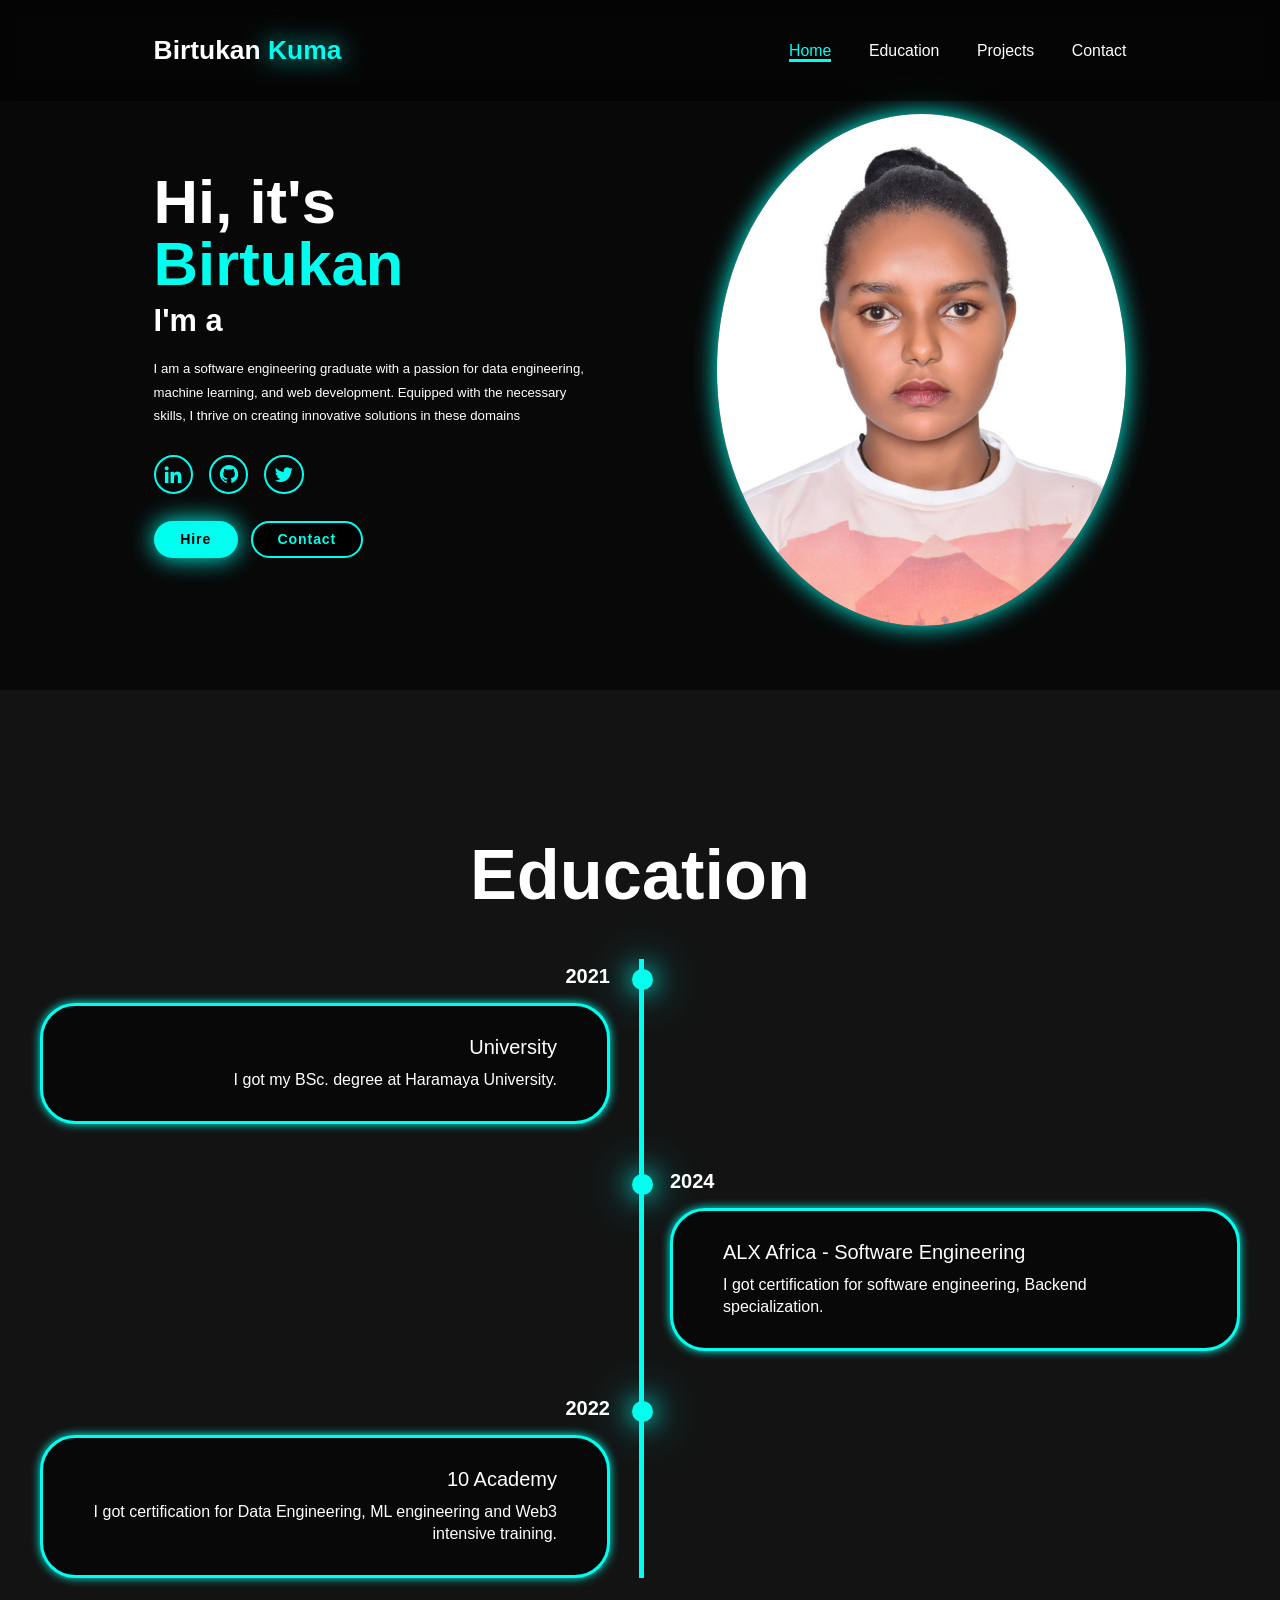
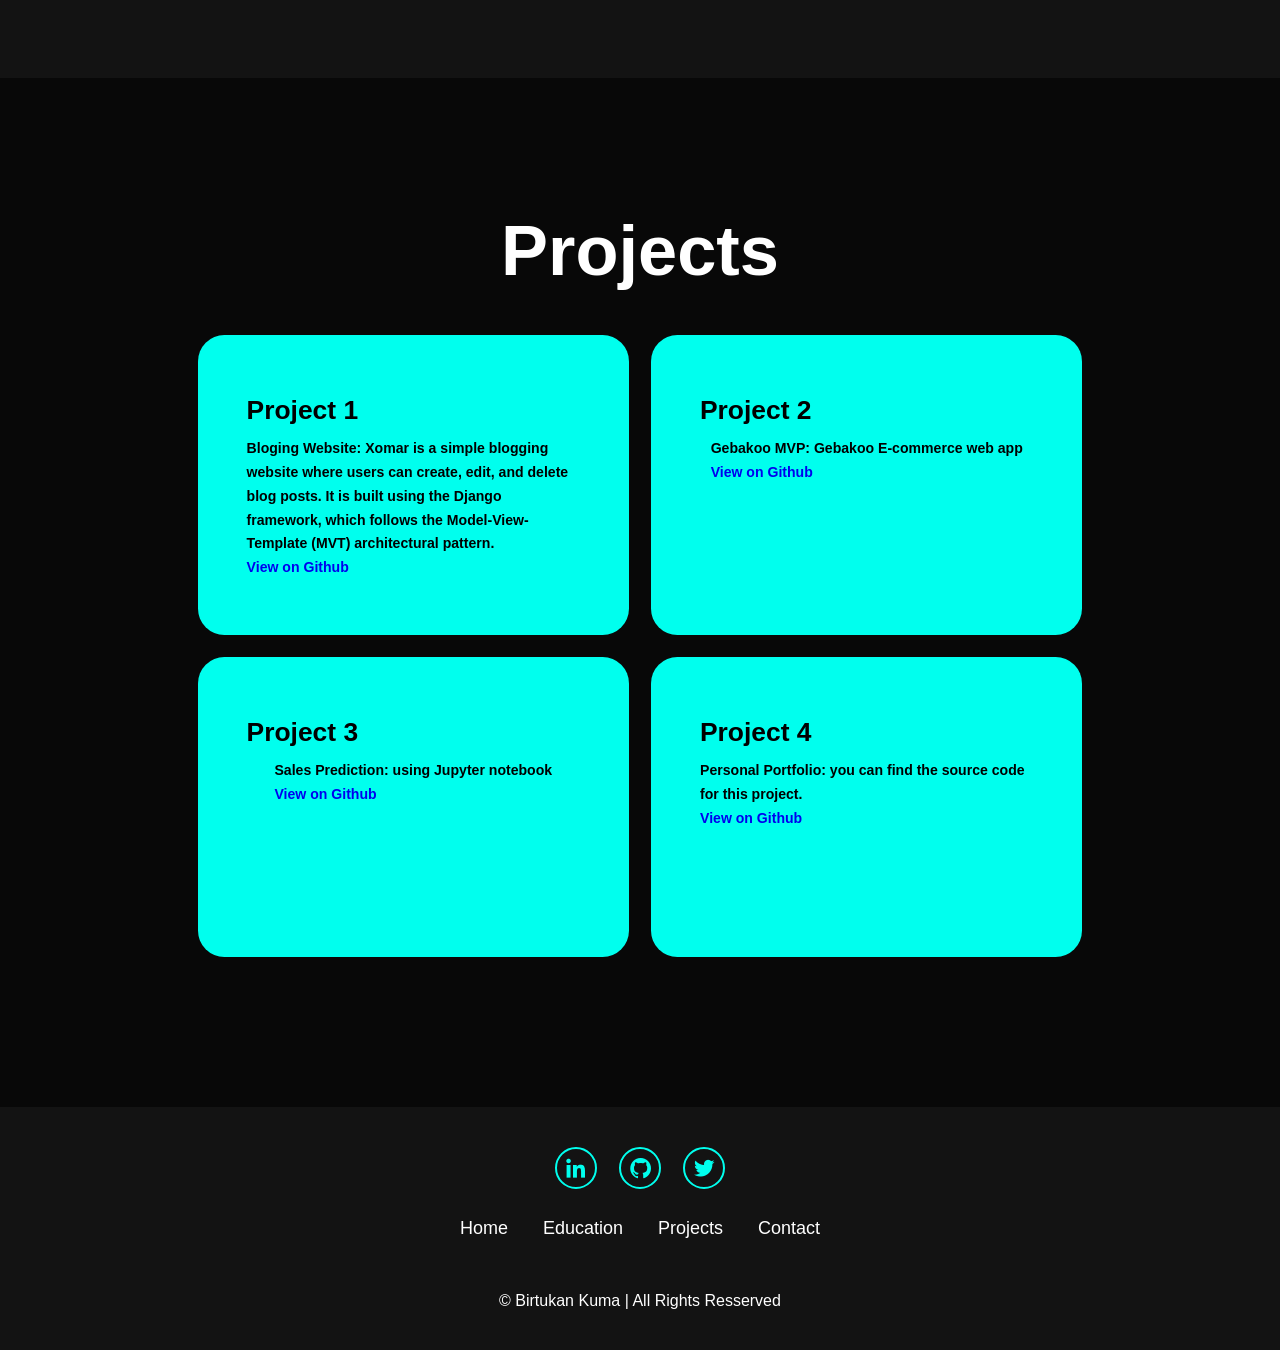
==== index.html @ 23968896 "Docs: upload static files" ====
<!DOCTYPE html>
<html lang="en">
<head>
    <meta charset="UTF-8">
    <meta name="viewport" content="width=device-width, initial-scale=1.0">
    <title>Portfolio website</title>
    <link rel="stylesheet" href="style.css">
    <link href='https://unpkg.com/boxicons@2.1.4/css/boxicons.min.css' rel='stylesheet'>
</head>
<body>
    <header class="header">
        <a href="#home" class="logo">Birtukan <span>Kuma</span></a>

        <i class='bx bx-menu' id="menu-icon"></i>

        <nav class="navbar">
            <a href="#home" class="active">Home</a>
            <a href="#education">Education</a>
            <a href="#projects">Projects</a>
            <a href="#contact">Contact</a>
        </nav>
    </header>

    <section class="home" id="home">
        <div class="home-content">
            <h1>Hi, it's <span>Birtukan</span> </h1>

            <h3 class="text-animation">I'm a <span></span></h3>
            
            <p>I am a software engineering graduate with a passion for data engineering, machine learning, and web development. Equipped with the necessary skills, I thrive on creating innovative solutions in these domains</p>

            <div class="social-icons">
                <a href="#"><i class='bx bxl-linkedin'></i></a>
                <a href="#"><i class='bx bxl-github' ></i></a>
                <a href="#"><i class='bx bxl-twitter' ></i></a>
                <!-- <a href="#"></a> -->
            </div>
            <div class="btn-group">
                <a href="#" class="btn">Hire</a>
                <a href="#contact" class="btn">Contact</a>
            </div>
        </div>
            <div class="home-img">
                <img src="image.jpg" alt="">
            </div>    
    </section>

    <section class="education" id="education">
        <h2 class="heading">Education</h2>

        <div class="timeline-items ">
            <div class="timeline-item">
                <div class="timeline-dot"></div> 
                    <div class="timeline-date">2021</div>
                    <div class="timeline-content">
                        <h3>University</h3>
                        <p>I got my BSc. degree at Haramaya University.</p>
                    </div>               
            </div>
       
            <div class="timeline-item">
                <div class="timeline-dot"></div>
                    <div class="timeline-date">2024</div>
                    <div class="timeline-content">
                        <h3>ALX Africa - Software Engineering</h3>
                        <p>I got certification for software engineering, Backend specialization.
                        </p>
                    </div>          
            </div>
        
            <div class="timeline-item">
                <div class="timeline-dot"></div>
                    <div class="timeline-date">2022</div>
                    <div class="timeline-content">
                        <h3>10 Academy</h3>
                        <p>I got certification for 
                            Data Engineering, ML engineering and 
                            Web3 intensive training.
                        </p>
                    </div>                
            </div>
        </div>
    </section>

    <section class="services" id="projects">
        <h2 class="heading">Projects</h2>

        <div class="services-container">
            <div class="service-box">
                <div class="service-info">
                    <h4>Project 1</h4>
                    <p>Bloging Website: Xomar is a simple blogging website where users can create, edit, and delete blog posts. 
                    It is built using the Django framework, which follows the Model-View-Template (MVT) architectural pattern.
                    <br>
                    <a href="https://github.com/BirtukanK/Blog_site">View on Github</a></p>
                    
                </div>
            </div>

            <div class="service-box">
                <div class="service-info">
                    <h4>Project 2</h4>
                    <p>Gebakoo MVP: Gebakoo E-commerce web app 
                        <br>
                        <a href="https://github.com/BirtukanK/Gebakoo_MVP">View on Github</a></p>
                    
                </div>
            </div>

            <div class="service-box">
                <div class="service-info">
                    <h4>Project 3</h4>
                    <p>Sales Prediction: using Jupyter notebook
                        <br>
                        <a href="https://github.com/BirtukanK/Sales_prediction">View on Github</a>
                    </p>
                    
                </div>
            </div>

            <div class="service-box">
                <div class="service-info">
                    <h4>Project 4</h4>
                    <p>Personal Portfolio: you can find the source code for this project.
                        <br>
                        <a href="https://github.com/BirtukanK/Gebakoo_MVP">View on Github</a>
                    </p>               
                </div>
            </div>
        </div>
    </section>

    <footer class="footer" id="contact">
        <div class="social">
            <a href="#"><i class='bx bxl-linkedin'></i></a>
            <a href="#"><i class='bx bxl-github' ></i></a>
            <a href="#"><i class='bx bxl-twitter' ></i></a>
        </div>
        
        <ul class="list">
            <li>
                <a href="#">Home</a>
            </li>
            <li>
                <a href="#">Education</a>
            </li>
            <li>
                <a href="#">Projects</a>
            </li>
            <li>
                <a href="#">Contact</a>
            </li>
        </ul>
        <p class="copyright">
            © Birtukan Kuma | All Rights Resserved
        </p>
    </footer>

    
    
    <script src="script.js"></script>
</body>
</html>
---- style.css ----
* {
    margin: 0;
    padding: 0;
    box-sizing: border-box;
    text-decoration: none;
    border: none;
    outline: none;
    scroll-behavior: smooth;
    font-family: "Poppins", sans-serif;
}

:root {
    --bg-color: #080808;
    --second-bg-color: #131313;
    --text-color: white;
    --main-color: #00ffee;
}

html {
    font-size: 60%;
    overflow-x: hidden;
}
body{
    background: var(--bg-color);
    color: var(--text-color);
}
.header{
    position: fixed;
    top: 0;
    left: 0;
    width: 100%;
    padding: 4rem 12% 4rem;
    background: rgba(0, 0, 0, 0.3);
    backdrop-filter: blur(10px);
    display: flex;
    justify-content: space-between;
    align-items: center;
    z-index: 5;
}
.logo{
    font-size: 3rem;
    color: var(--text-color);
    font-weight: 800;
    cursor: pointer;
    transition: 0.3s ease;
}
.logo:hover{
    transform: scale(1.1);
}
.logo span{
    text-shadow: 0 0 25px var(--main-color);
}
.navbar a{
    font-size: 1.8rem;
    color: var(--text-color);
    margin-left: 4rem;
    font-weight: 500;
    transition: 0.3s ease;
    border-bottom: 3px solid transparent;
}
.navbar a:hover,
.navbar a.active{
    color: var(--main-color);
    border-bottom: 3px solid var(--main-color);
}
#menu-icon{
    font-size: 3.6rem;
    color: var(--main-color);
    display: none;
}
section{
    min-width: 100vh;
    padding: 10rem 12% 10rem;
}
.home{
    display: flex;
    align-items: center;
    justify-content: center;
    gap: 15rem;
}
.home-content{
    display: flex;
    flex-direction: column;
    align-items: baseline;
    text-align: left;
    justify-content: center;
    margin-top: 3rem;
}
span{
    color: var(--main-color);
}
.logo span{
    color: var(--main-color);
}
.home-content h3{
    margin-bottom: 2rem;
    margin-top: 1rem;
    font-size: 3.5rem;
}
.home-content h1{
    font-size: 7rem;
    font-weight: 700;
    margin-top: 1.5rem;
    line-height: 1;
}
.home-img{
    border-radius: 50%;
}
.home-img img{
    position: relative;
    top: 3rem;
    width: 32vw;
    border-radius: 50%;
    box-shadow: 0 0 25px var(--main-color);
    cursor: pointer;
    transition: 0.4s ease-in-out;
}
.home-img img:hover{
    box-shadow: 0 0 25px var(--main-color),
                0 0 50px var(--main-color),
                0 0 100px var(--main-color);
}
.home-content p{
    font-size: 1.5rem;
    font-weight: 500;
    line-height: 1.8;
    max-width: 1000px;
}
.social-icons a{
    display: inline-flex;
    justify-content: center;
    align-items: center;
    width: 4.5rem;
    height: 4.5rem;
    background: transparent;
    border: 2px solid var(--main-color);
    font-size: 2.5rem;
    border-radius: 50%;
    color: var(--main-color);
    margin: 3rem 1.5rem 3rem 0;
    transition: 0.3s ease-in-out;
}
.social-icons a:hover{
    color: var(--text-color);
    transform: scale(1.3)translateY(-5px);
    box-shadow: 0 0 25px var(--main-color);
    background-color: var(--main-color);
}
.btn {
    display: inline-block;
    padding: 1rem 2.8rem;
    background: var(--main-color);
    box-shadow: 0 0 25px var(--main-color);
    border-radius: 4rem;
    font-size: 1.6rem;
    color: black;
    border: 2px solid transparent;
    letter-spacing: 0.1rem;
    font-weight: 600;
    transition: 0.3s ease-in-out;
    cursor: pointer;
}
.btn:hover{
    transform: scale(1.05);
    box-shadow: 0 0 50px var(--main-color);
}
.btn-group{
    display: flex;
    align-items: center;
    gap: 1.5rem;
}
.btn-group a:nth-of-type(2){
    background-color: black;
    color: var(--main-color);
    border: 2px solid var(--main-color);
    box-shadow: 0 0 25px transparent;
}
.btn-group a:nth-of-type(2):hover{
    box-shadow: 0 0 25px var(--main-color);
    background-color: var(--main-color);
    color: black;
}

.text-animation{
    font-size: 34px;
    font-weight: 600;
    min-width: 280px;
}
.text-animation span{
    position: relative;
}
.text-animation span::before{
    content: "Web Developer";
    color: var(--main-color);
    animation: words 20s infinite;
}
.text-animation span::after{
    content: "";
    background-color: var(--bg-color);
    position: absolute;
    width: calc(100% + 8px);
    height: 100%;
    border-left: 3px solid var(--bg-color);
    right: -8px;
    animation: cursor 0.6s infinite, typing 20s steps(14) infinite;
}

@keyframes cursor{

    to{
        border-left: 2px solid var(--main-color);
    }
}
@keyframes words{
    0%,
    20%{
        content: "Frontend Developer";
    }
    21%,
    40%{
        content: "Backend Developer";
    }
    41%,
    60%{
        content: "Data Engineer";
    }
    61%,
    80%{
        content: "ML Engineer";
    }
    81%,
    100%{
        content: "Web developer";
    }
}
@keyframes typing{
    10%,
    15%,
    30%,
    35%,
    50%,
    55%,
    70%,
    75%,
    90%,
    95%{
        width: 0;
    }
    5%,
    20%,
    25%,
    40%,
    45%,
    60%,
    65%,
    80%,
    85%{
        width: calc(100% + 8px);
    }
}
.heading{
    font-size: 8rem;
    text-align: center;
    margin: 5rem 0;
}
.education{
    padding: 100px 15px;
    background: var(--second-bg-color);
}
.education h2{
    margin-bottom: 5rem;
}
.timeline-items{
    max-width: 1200px;
    margin: auto;
    display: flex;
    flex-wrap: wrap;
    position: relative;
}
.timeline-items::before{
    content: "";
    position: absolute;
    width: 5px;
    height: 100%;
    background-color: var(--main-color);
    left: calc(50% - 1px);
}
.timeline-item{
    margin-bottom: 40px;
    width: 100%;
    position: relative;
}
.timeline-item:last-child{
    margin-bottom: 0;
}
.timeline-item:nth-child(odd){
    padding-right: calc(50% + 30px);
    text-align: right;
}
.timeline-item:nth-child(even){
    padding-left: calc(50% + 30px);
}
.timeline-dot{
    height: 21px;
    width: 21px;
    background-color: var(--main-color);
    box-shadow: 0 0 25px var(--main-color),
                0 0 50px var(--main-color);
    position: absolute;
    left: calc(50% - 8px);
    border-radius: 50%;
    top: 10px;
}
.timeline-date{
    font-size: 20px;
    font-weight: 800;
    color: white;
    margin: 6px 0 15px;
}
.timeline-content{
    background-color: var(--bg-color);
    border: 3px solid var(--main-color);
    padding: 30px 50px;
    border-radius: 4rem;
    box-shadow: 0 0 10px var(--main-color);
    cursor: pointer;
    transition: 0.3s ease-in-out;
}
.timeline-content:hover{
    transform: scale(1.05);
    box-shadow: 0 0 25px var(--main-color);
}
.timeline-content h3{
    font-size: 20px;
    color: white;
    margin: 0 0 10px;
    font-weight: 500;
}
.timeline-content p{
    color: white;
    font-size: 16px;
    font-weight: 300;
    line-height: 22px;
}
::-webkit-scrollbar{
    width: 15px;
}
::-webkit-scrollbar-thumb{
    background-color: var(--second-bg-color);
    border-radius: 10px;
}
::-webkit-scrollbar-track{
    background-color: var(--bg-color);
}
.services{
    background: var(--bg-color);
    color: black;
}
.services h2{
    margin-bottom: 5rem;
    color: white;
}
.services-container{
    display: grid;
    grid-template-columns: repeat(2,1fr);
    align-items: center;
    gap: 2.5rem;
}
.service-box{
    background-color: var(--main-color);
    height: 300px;
    border-radius: 3rem;
    border: 5px solid transparent;
    cursor: pointer;
    transition: 0.4s ease-in-out;
}
.service-box:hover{
    background: white;
    color: black;
    border: 5px solid var(--main-color);
    transform: scale(1.03);
}
.service-box .service-info{
    display: flex;
    flex-direction: column;
    text-align: left;
    max-height: 200px;
    justify-content: left;
    align-items: baseline;
    padding: 5rem 5rem;
}
.service-info h4{
    font-size: 3rem;
    font-weight: 800;
    line-height: 2;
}
.service-info p{
    font-size: 1.6rem;
    font-weight: 600;
    max-height: 100px;
    line-height: 1.7;
    margin: auto;
}
.footer{
    position: relative;
    bottom: 0;
    width: 100%;
    padding: 40px 0;
    background-color: var(--second-bg-color);
}
.footer .social{
    text-align: center;
    padding-bottom: 25px;
    color: var(--main-color);
}
.footer .social a{
    font-size: 25px;
    color: var(--main-color);
    border: 2px solid var(--main-color);
    width: 42px;
    height: 42px;
    line-height: 42px;
    display: inline-block;
    text-align: center;
    border-radius: 50%;
    margin: 0 10px;
    transition: 0.3s ease-in-out;
}
.footer .social a:hover{
    transform: scale(1.2)translateY(-10px);
    background-color: var(--main-color);
    color: black;
    box-shadow: 0 0 25px var(--main-color);
}
.footer ul{
    margin-top: 0;
    padding: 0;
    font-size: 18px;
    line-height: 1.6;
    margin-bottom: 0;
    text-align: center;
}
.footer ul li a{
    color: white;
    border-bottom: 3px solid transparent;
    transition: 0.3s ease-in-out;
}
.footer ul li a:hover{
    border-bottom: 3px solid var(--main-color);
}
.footer ul li{
    display: inline-block;
    padding:  0 15px;
}
.footer .copyright{
    margin-top: 50px;
    text-align: center;
    font-size: 16px;
    color: white;
}

@media(max-width:1285px){
    html{
        font-size: 55%;
    }
    .services-container{
        padding-bottom: 7rem;
        grid-template-columns: repeat(2,1fr);
        margin: 0 5rem;
    }
}
@media(max-width:991px){
    header{
        padding: 2rem 3%;
    }
    section{
        padding: 10rem 3% 2rem;
    }
    .timeline-items::before{
        left: 7px;
    }
    .timeline-item:nth-child(odd){
        padding-right: 0;
        text-align: left;
    }
    .timeline-item:nth-child(odd),
    .timeline-item:nth-child(even){
        padding-left: 37px;
    }
    .timeline-dot{
        left: 0;
    }
    .services{
        padding-bottom: 7rem;
    }
    .footer{
        padding: 2rem 3%;
    }
}
@media(max-width:895px){
    #menu-icon{
        display: block;
    }
    .navbar{
        position: absolute;
        top: 100%;
        right: 0;
        width: 50%;
        padding: 1rem 3%;
        background: rgba(0, 0, 0, 0.8);
        backdrop-filter: blur(20px);
        border-bottom-left-radius: 2rem;
        border-left: 2px solid var(--main-color);
        border-bottom: 2px solid var(--main-color);
        display: none;
    }
    .navbar.active{
        display: block;
    }
    .navbar a{
        display: block;
        font-size: 2rem;
        margin: 3rem 0;
        color: white;
    }
    .home{
        flex-direction: column-reverse;
        margin: 5rem 4rem;
    }
    .home-content h3{
        font-size: 2.6rem;
    }
    .home-content h1{
        font-size: 8rem;
        margin-top: 3rem;
    }
    .home-content p{
        max-width: 600px;
        margin: 0 auto;
    }
    .home-img img{
        width: 56vw;
    }
    .services h2{
        margin-bottom: 3rem;
    }
    .services-container{
        grid-template-columns: repeat(1,1fr);
    }
}
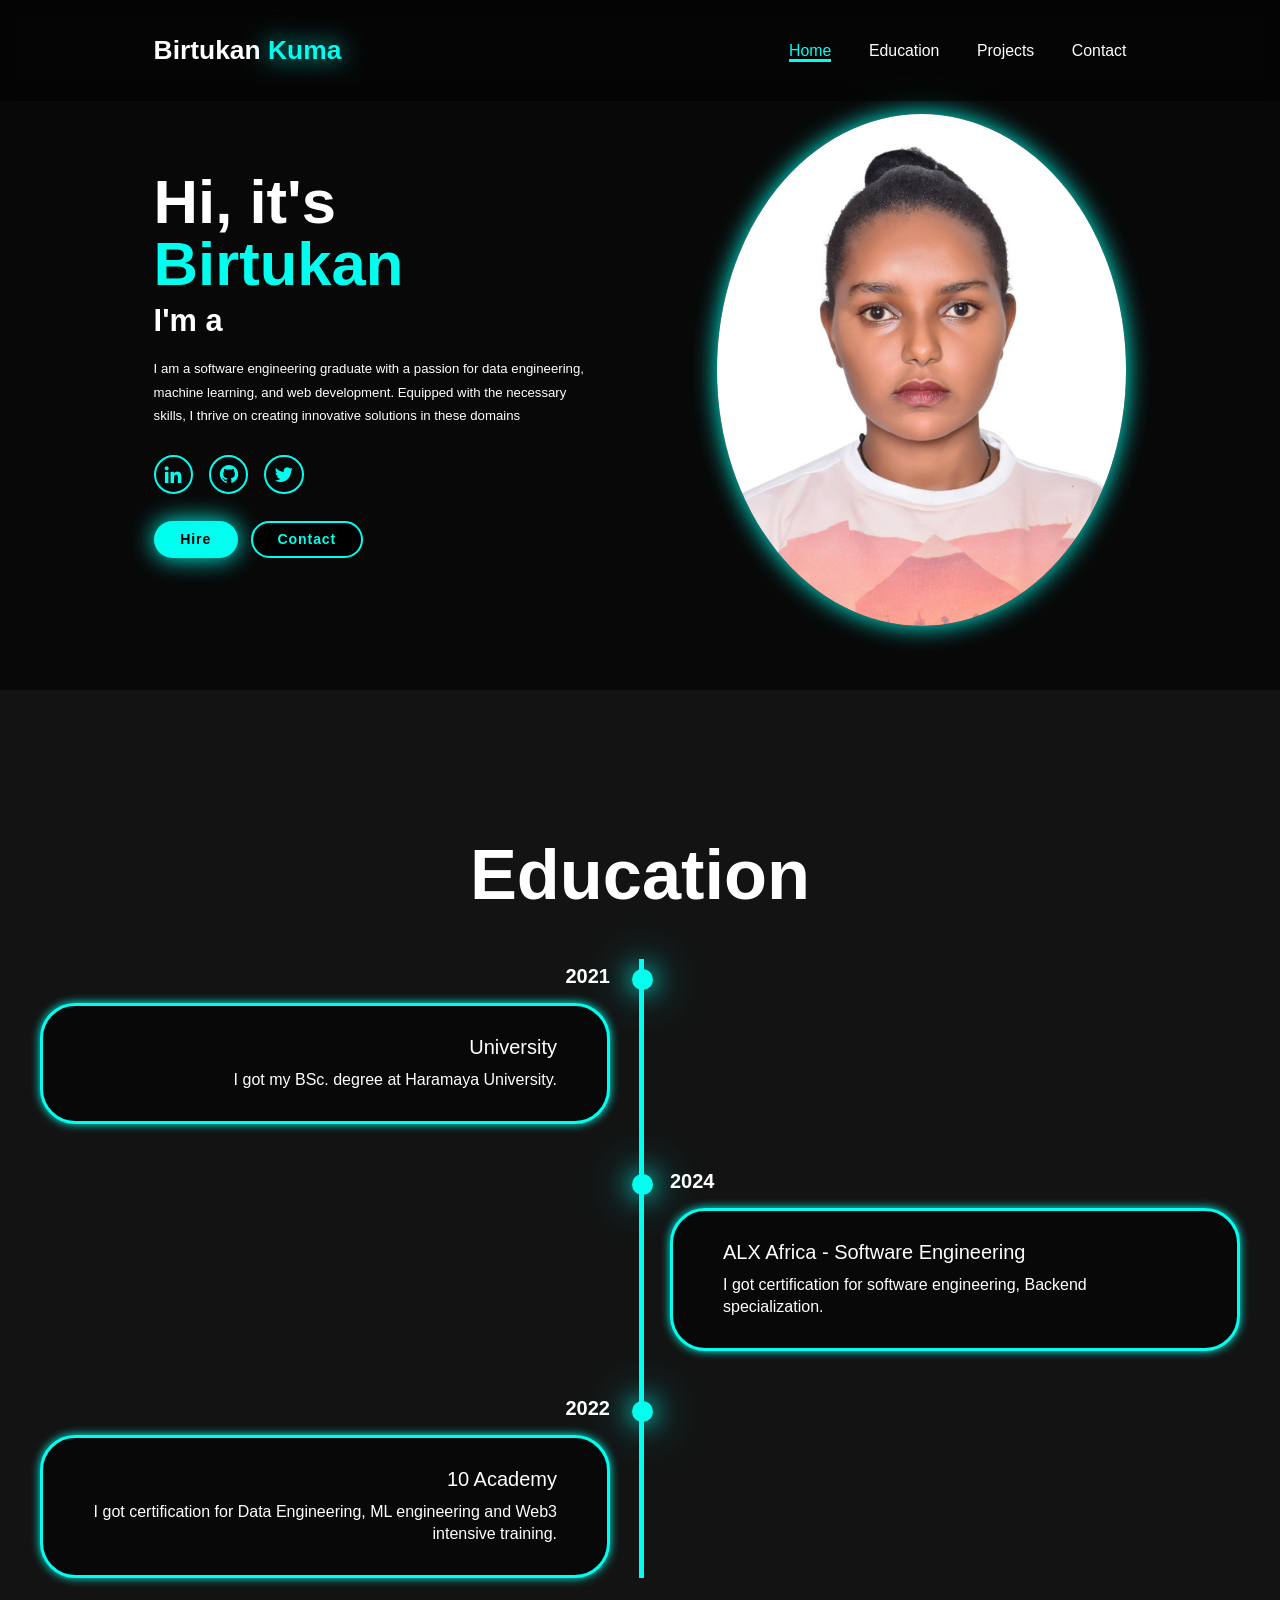
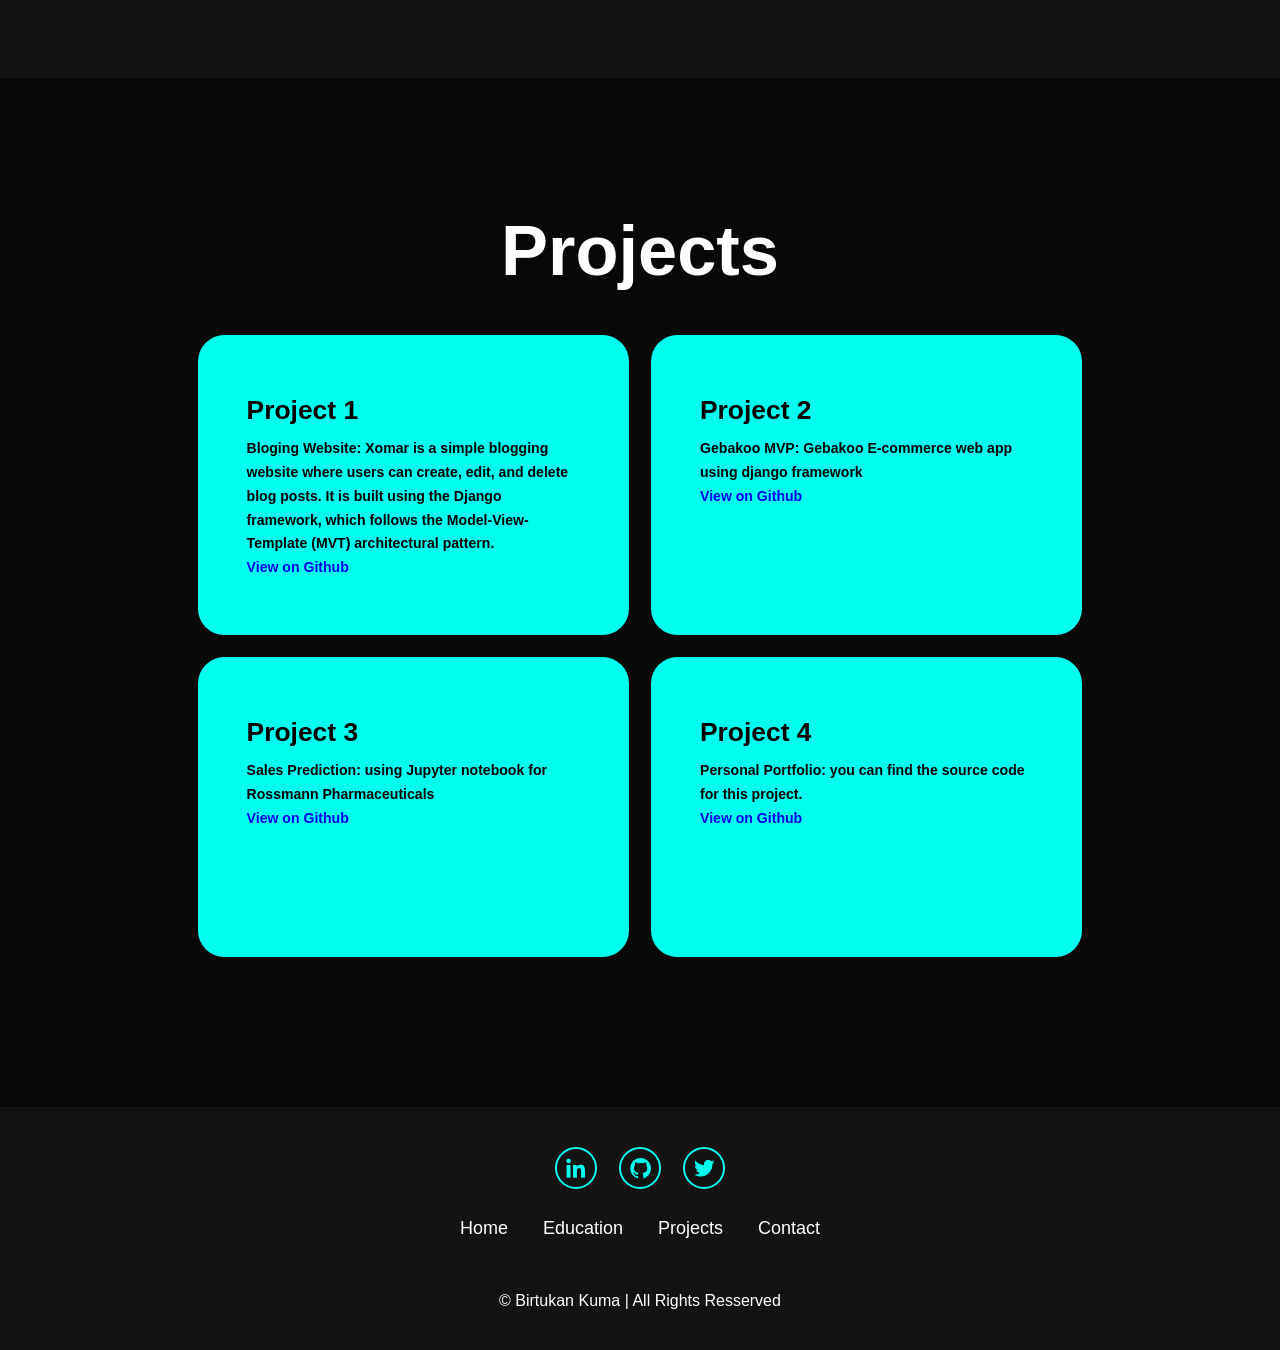
==== commit de948255: "fix responsive page" ====
--- a/index.html
+++ b/index.html
@@ -100,9 +100,9 @@
             <div class="service-box">
                 <div class="service-info">
                     <h4>Project 2</h4>
-                    <p>Gebakoo MVP: Gebakoo E-commerce web app 
-                        <br>
-                        <a href="https://github.com/BirtukanK/Gebakoo_MVP">View on Github</a></p>
+                    <p>Gebakoo MVP: Gebakoo E-commerce web app using django framework
+                    <br>
+                    <a href="https://github.com/BirtukanK/Gebakoo_MVP">View on Github</a></p>
                     
                 </div>
             </div>
@@ -110,7 +110,7 @@
             <div class="service-box">
                 <div class="service-info">
                     <h4>Project 3</h4>
-                    <p>Sales Prediction: using Jupyter notebook
+                    <p>Sales Prediction: using Jupyter notebook for Rossmann Pharmaceuticals
                         <br>
                         <a href="https://github.com/BirtukanK/Sales_prediction">View on Github</a>
                     </p>
--- a/style.css
+++ b/style.css
@@ -533,6 +533,7 @@
     .home-content h1{
         font-size: 8rem;
         margin-top: 3rem;
+        max-width: 500px;
     }
     .home-content p{
         max-width: 600px;
@@ -547,4 +548,7 @@
     .services-container{
         grid-template-columns: repeat(1,1fr);
     }
+    .footer{
+        max-width: 600px;
+    }
 }
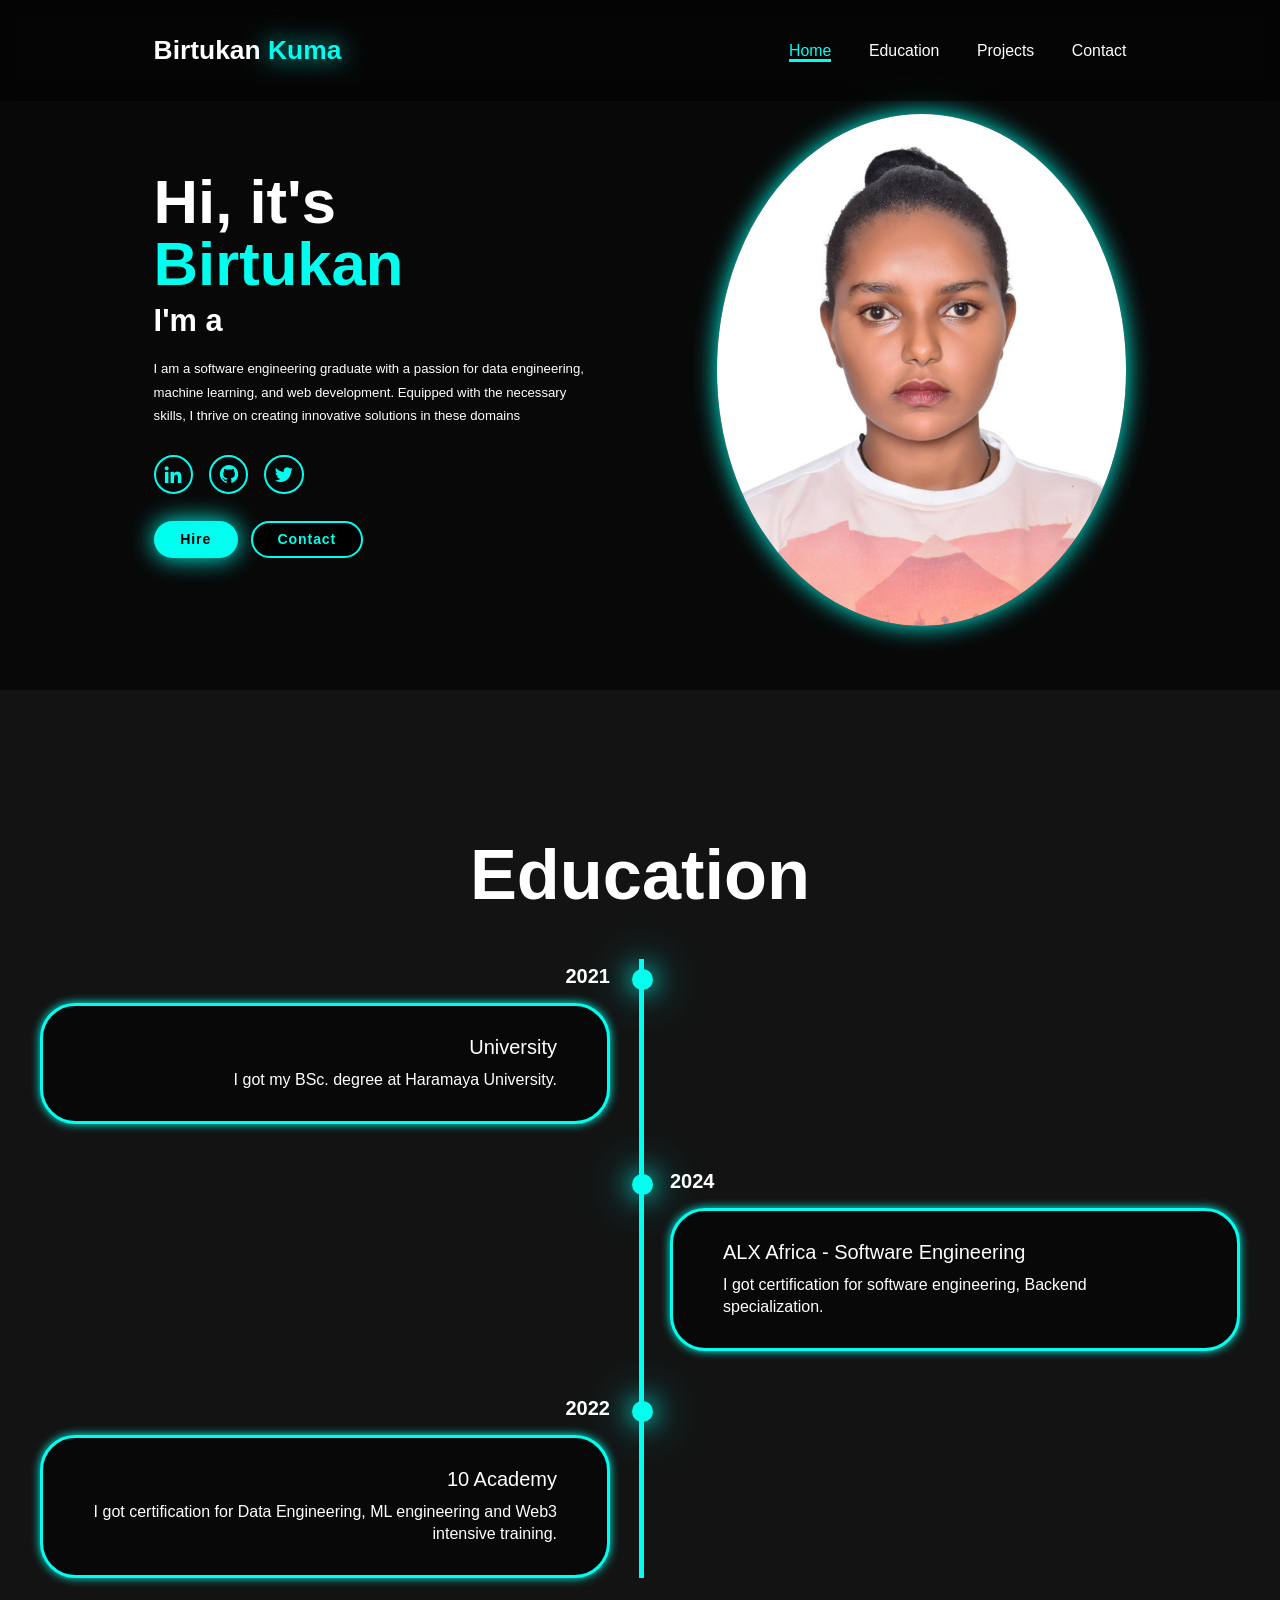
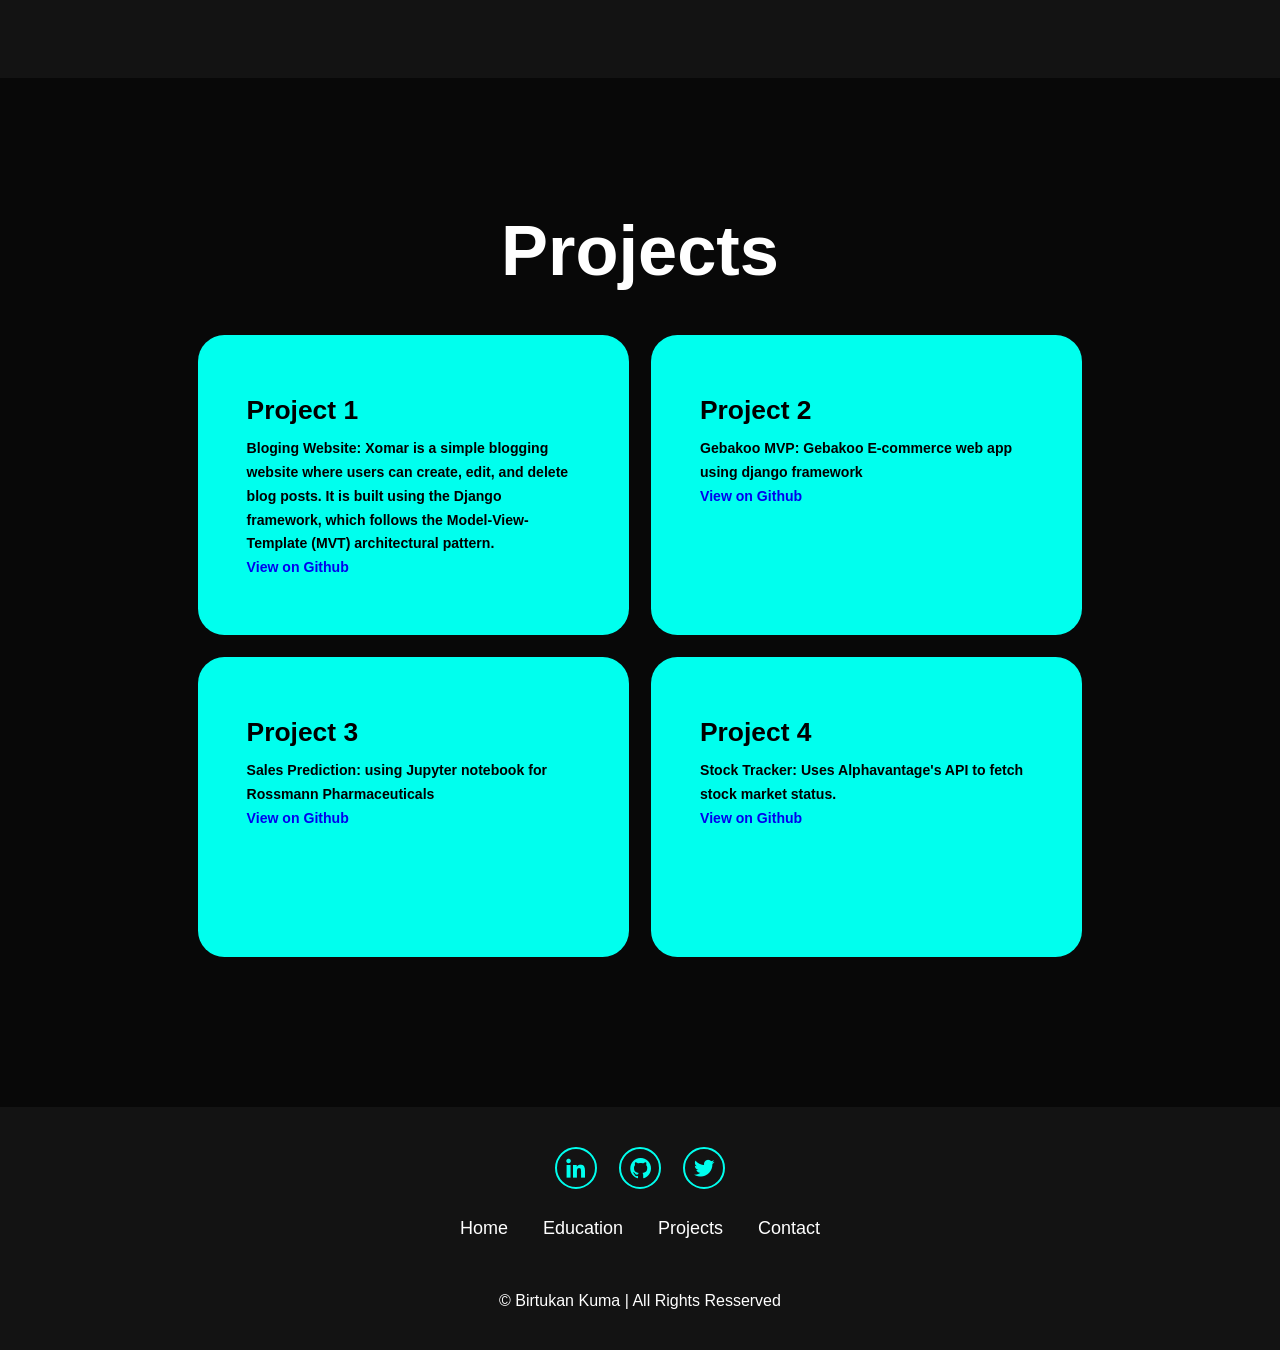
==== commit 667b6129: "update index" ====
--- a/index.html
+++ b/index.html
@@ -121,9 +121,9 @@
             <div class="service-box">
                 <div class="service-info">
                     <h4>Project 4</h4>
-                    <p>Personal Portfolio: you can find the source code for this project.
+                    <p>Stock Tracker: Uses Alphavantage's API to fetch stock market status.
                         <br>
-                        <a href="https://github.com/BirtukanK/Gebakoo_MVP">View on Github</a>
+                        <a href="https://github.com/BirtukanK/Stock-tracker">View on Github</a>
                     </p>               
                 </div>
             </div>
--- a/style.css
+++ b/style.css
@@ -549,6 +549,6 @@
         grid-template-columns: repeat(1,1fr);
     }
     .footer{
-        max-width: 600px;
+        max-width: 100%;
     }
 }
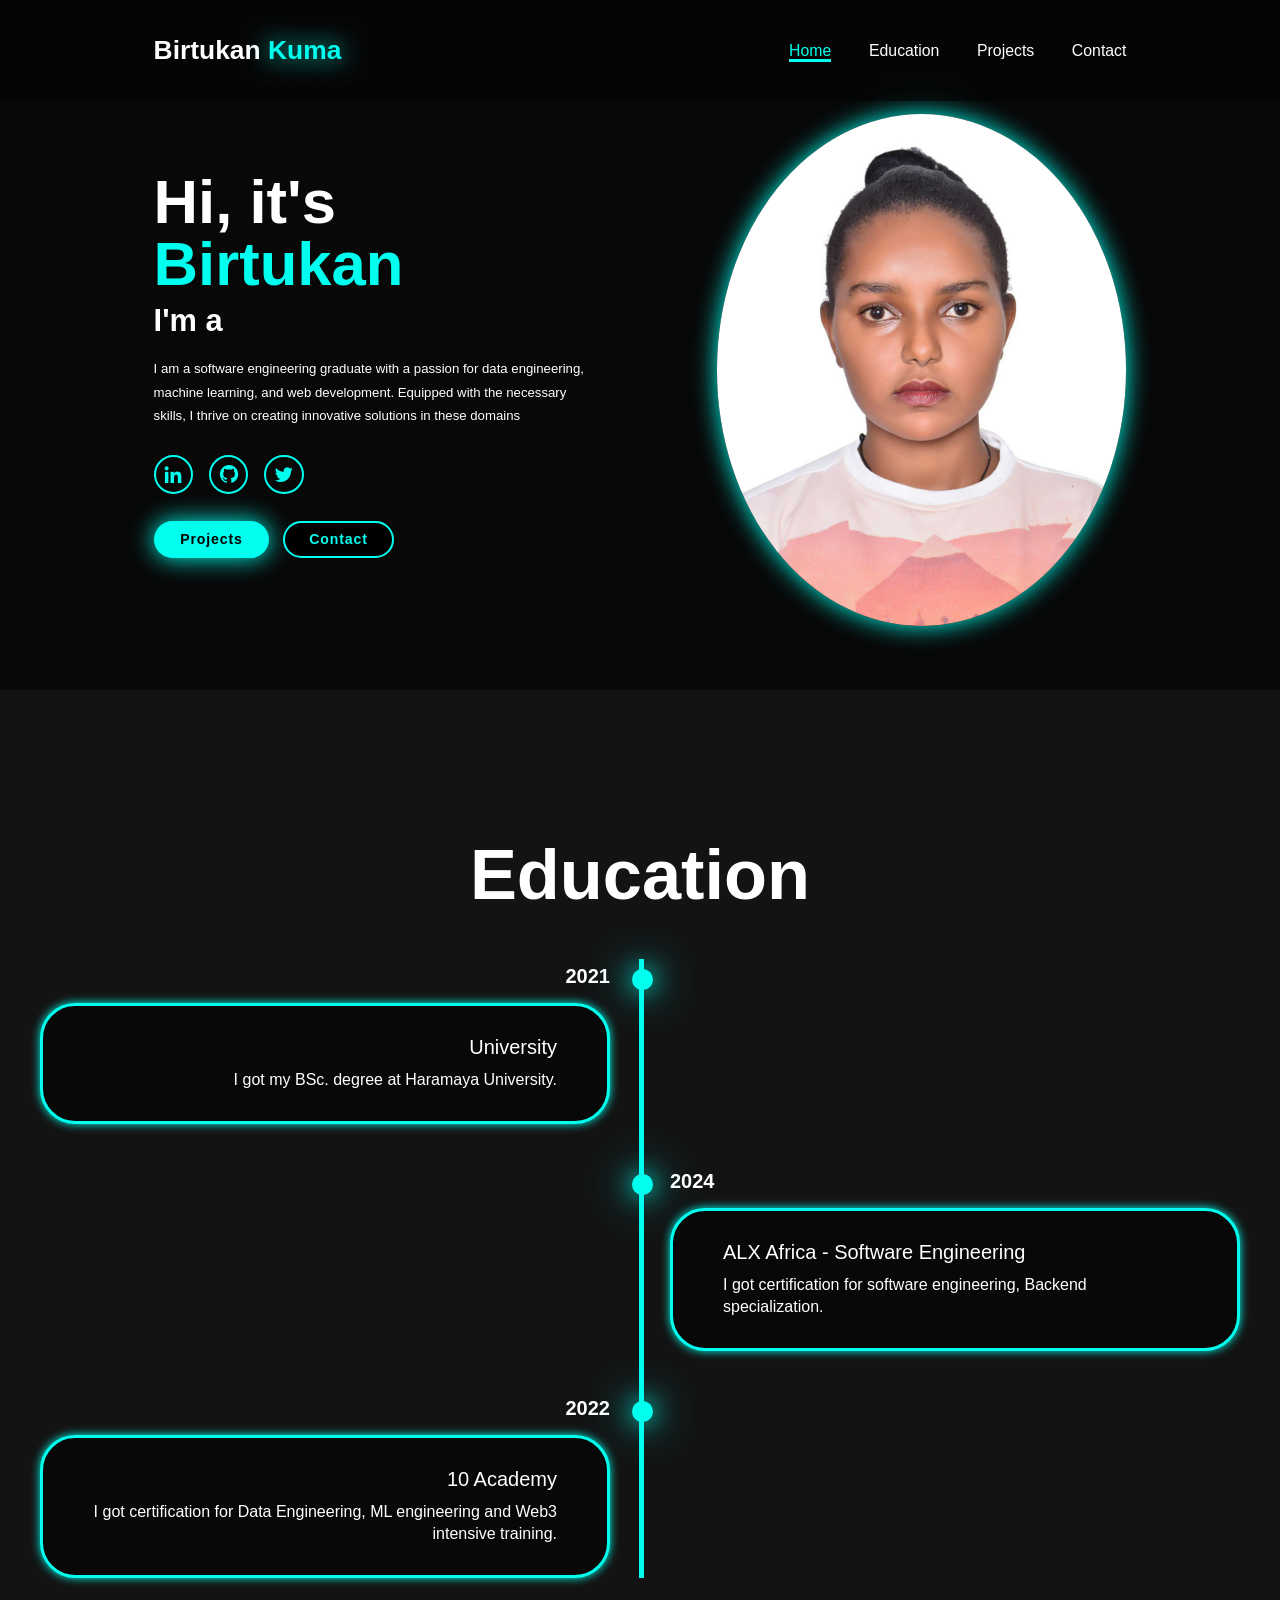
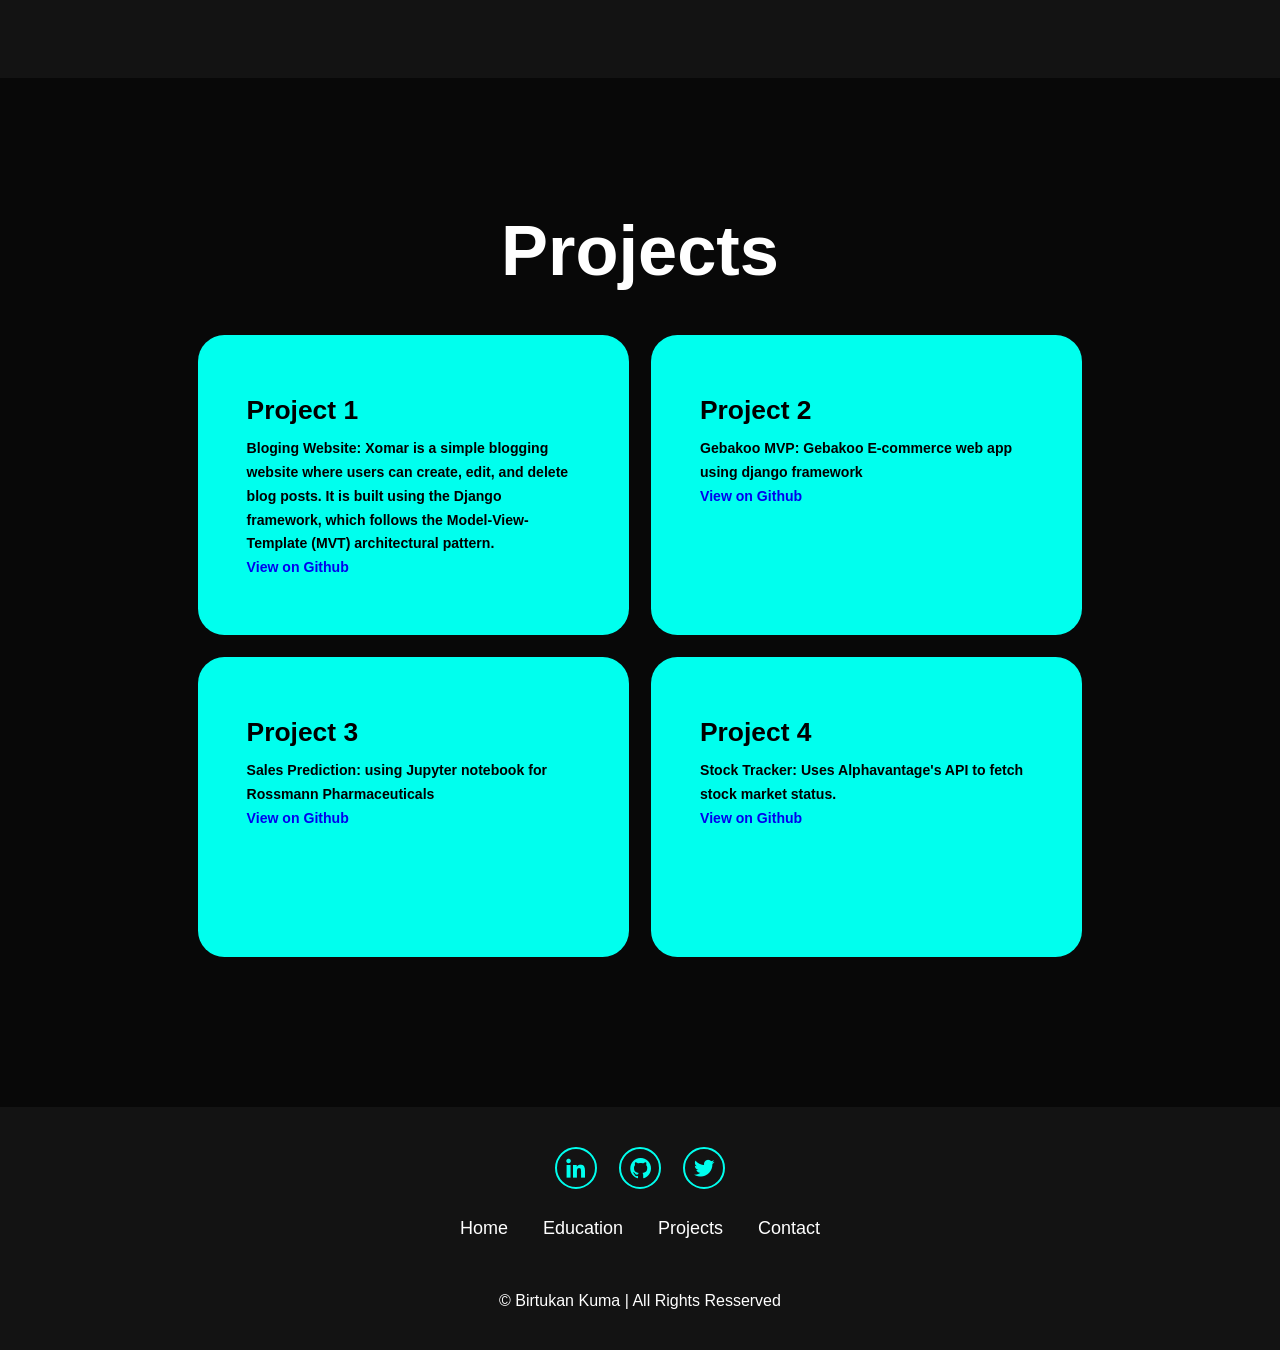
==== commit d1c9c252: "Update index.html" ====
--- a/index.html
+++ b/index.html
@@ -36,7 +36,7 @@
                 <!-- <a href="#"></a> -->
             </div>
             <div class="btn-group">
-                <a href="#" class="btn">Hire</a>
+                <a href="#projects" class="btn">Projects</a>
                 <a href="#contact" class="btn">Contact</a>
             </div>
         </div>
@@ -123,7 +123,7 @@
                     <h4>Project 4</h4>
                     <p>Stock Tracker: Uses Alphavantage's API to fetch stock market status.
                         <br>
-                        <a href="https://github.com/BirtukanK/Stock-tracker">View on Github</a>
+                        <a href="https://github.com/BirtukanK/Stock_tracker">View on Github</a>
                     </p>               
                 </div>
             </div>
@@ -160,4 +160,4 @@
     
     <script src="script.js"></script>
 </body>
-</html>+</html>
